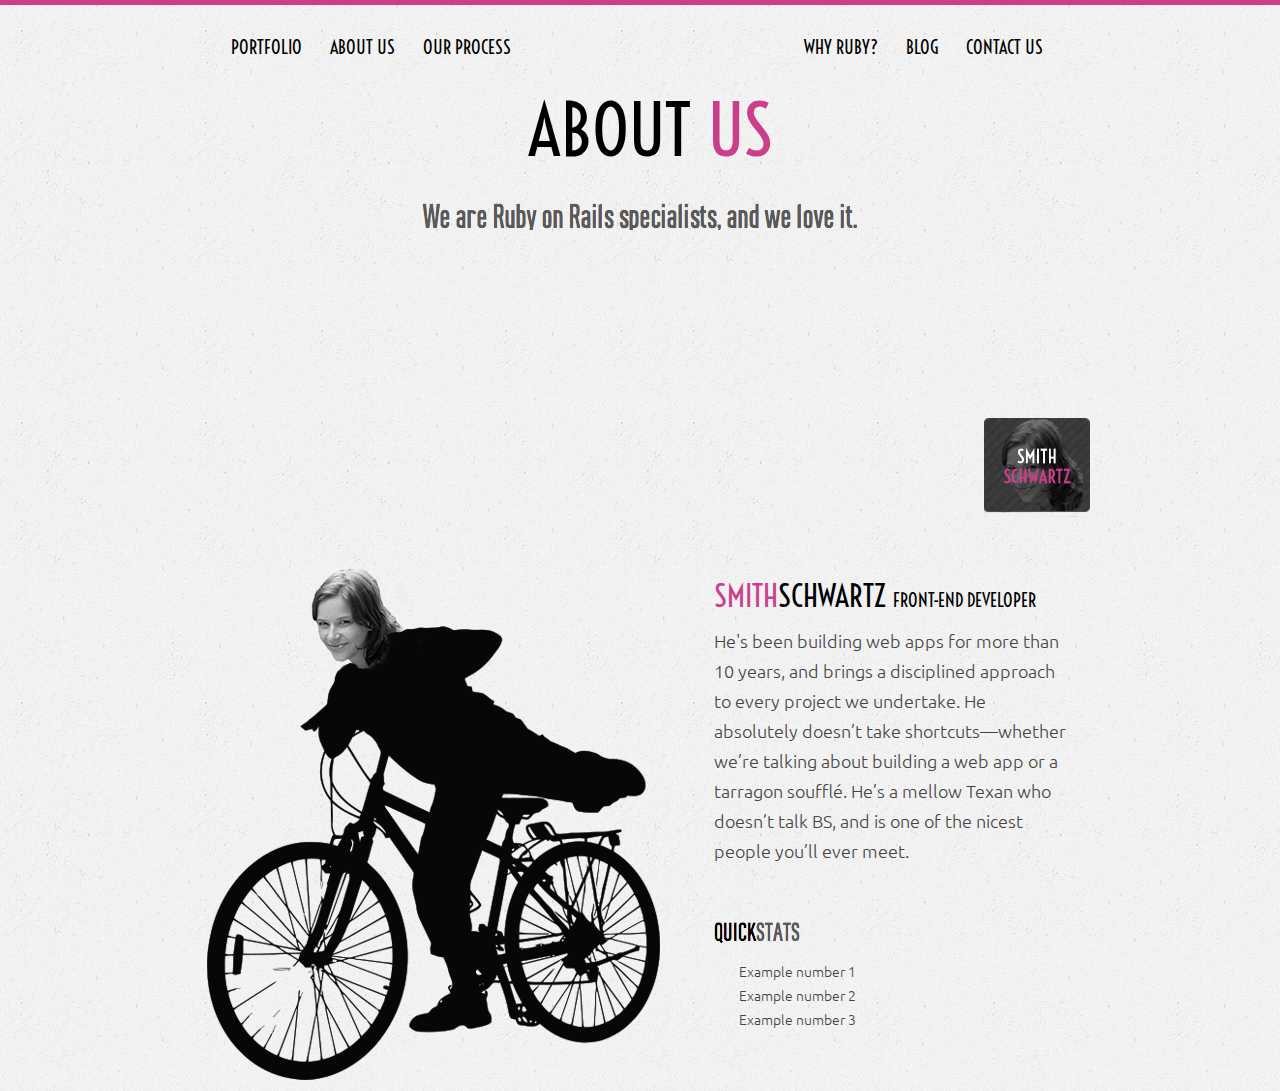
==== 12spokes.html @ 2d2ee73e "Add about page" ====
<!DOCTYPE html>
<html lang="en">
<head>
  <meta charset="utf-8" />
  <meta name="viewport" content="width=device-width,initial-scale=1" />
  
  <title>Smith Schwartz</title>

  <link rel="icon" type="image/x-icon" href="http://smithschwartz.github.io/portfolio/favicon.ico" />
 
  <link rel="stylesheet" href="styles/css/12spokes.css">

  <link href='http://fonts.googleapis.com/css?family=Ubuntu|Voltaire' rel='stylesheet' type='text/css'>

  <script>
    (function(i,s,o,g,r,a,m){i['GoogleAnalyticsObject']=r;i[r]=i[r]||function(){
    (i[r].q=i[r].q||[]).push(arguments)},i[r].l=1*new Date();a=s.createElement(o),
    m=s.getElementsByTagName(o)[0];a.async=1;a.src=g;m.parentNode.insertBefore(a,m)
    })(window,document,'script','//www.google-analytics.com/analytics.js','ga');

    ga('create', 'UA-42198011-1', 'smithschwartz.com');
    ga('send', 'pageview');

  </script>

</head>

<body class="group">

  <div class="page-wrap group">

    <nav>
      <ul class="main-nav">
        <li><a href="#">Portfolio</a></li>
        <li><a href="#" class="current">About Us</a></li>
        <li><a href="#">Our Process</a></li>
        <li class="logo"><a href="#">12 Spokes</a></li>
        <li><a href="#">Why Ruby?</a></li>
        <li><a href="#">Blog</a></li>
        <li><a href="#">Contact Us</a></li>
      </ul>


    </nav>

  <section class="headings group">

    <h1 class="page-title">About <span>Us</span></h1>

    <h2 class="h2-text">We are Ruby on Rails specialists, and we love it.</h2>

  </section>

  <section class="bios group">
    <ul class="group">
      <li class="trey thumb group"><a href="#"></a></li>
      <li class="erin thumb"></li>
      <li class="ethan thumb"></li>
      <li class="dave thumb"></li>
      <li class="colleen thumb"></li>
      <li class="chris thumb"></li>
    </ul>
    <ul class="group">
      <li class="matt thumb"></li>
      <li class="erik thumb"></li>
      <li class="drew thumb"></li>
      <li class="clay thumb"></li>
      <li class="adam thumb"></li>
      <li class="smith thumb group"></li>
    </ul>

  </section>

  <section class="employee group">

    <aside class="group">
      <img src="images/smith-bike.png">
    </aside>

    <aside class="full-bio group">
      <h4><span class="accent">Smith</span>Schwartz <span class="title">Front-End Developer</h4>

      <p>He's been building web apps for more than 10 years, and brings a disciplined approach to every project we undertake. He absolutely doesn’t take shortcuts—whether we’re talking about building a web app or a tarragon soufflé. He’s a mellow Texan who doesn’t talk BS, and is one of the nicest people you’ll ever meet. 
      </p>

      <div class="border"></div>

      <h5 class="h5-text">Quickstats</h5>

      <ul class="stats">
        <li class="bullet">Example number 1</li>
        <li class="bullet">Example number 2</li>
        <li class="bullet">Example number 3</li>
      </ul>

    </aside>

  </section>

  </div>



























</body>
</html>
---- styles/css/12spokes.css ----
/* http://meyerweb.com/eric/tools/css/reset/ 
   v2.0 | 20110126
   License: none (public domain)
*/
html, body, div, span, applet, object, iframe,
h1, h2, h3, h4, h5, h6, p, blockquote, pre,
a, abbr, acronym, address, big, cite, code,
del, dfn, em, img, ins, kbd, q, s, samp,
small, strike, strong, sub, sup, tt, var,
b, u, i, center,
dl, dt, dd, ol, ul, li,
fieldset, form, label, legend,
table, caption, tbody, tfoot, thead, tr, th, td,
article, aside, canvas, details, embed,
figure, figcaption, footer, header, hgroup,
menu, nav, output, ruby, section, summary,
time, mark, audio, video {
  margin: 0;
  padding: 0;
  border: 0;
  font-size: 100%;
  font: inherit;
  vertical-align: baseline; }

/* HTML5 display-role reset for older browsers */
article, aside, details, figcaption, figure,
footer, header, hgroup, menu, nav, section {
  display: block; }

body {
  line-height: 1; }

ol, ul {
  list-style: none; }

blockquote, q {
  quotes: none; }

blockquote:before, blockquote:after,
q:before, q:after {
  content: '';
  content: none; }

table {
  border-collapse: collapse;
  border-spacing: 0; }

.group:after {
  content: "";
  display: table;
  clear: both; }

html {
  background: url("../../images/bgd-body.jpg") repeat;
  border-top: 5px solid #cc3d8a; }

.page-wrap {
  width: 950px;
  margin: 0 auto; }

/*fonts*/
h1, h2, h3, h4, h5, h6, .main-nav {
  color: black;
  font-family: Voltaire, sans-serif; }

p, .stats {
  font-family: Ubuntu, arial, sans-serif; }

h1 {
  font-size: 70px; }

h2 {
  font-size: 33px; }

h4 {
  font-size: 30px; }

.main-nav, .title, p {
  font-size: 18px; }

.stats {
  font-size: 14px; }

p {
  line-height: 30px; }

p, .stats {
  color: #444; }

h1, .main-nav, p, .stats {
  font-weight: 200; }

h1, .main-nav, h4 {
  text-transform: uppercase; }

h1 span, a:hover, .accent {
  color: #cc3d8a; }

h2 {
  color: #5a5a5a; }

a {
  color: black;
  text-decoration: none; }

.main-nav, h1, h2 {
  text-align: center; }

.logo, .h2-text, .h5-text {
  font: 0/0 a; }

/*main-nav*/
nav {
  position: relative;
  height: 91px; }

.logo {
  background: url("http://www.12spokes.com/images/logo.svg") 12px 19px no-repeat;
  height: 40px;
  width: 237px; }

nav li {
  display: block;
  float: left;
  padding: 34px 14px 0; }

.main-nav {
  left: 5.5%;
  height: 91px;
  position: relative; }

.main-nav ul {
  margin: 0 auto;
  width: 100%; }

.current {
  background: url("http://www.12spokes.com/images/nav-current.png") center bottom no-repeat;
  background-size: 40px 22px; }

/*layout*/
p {
  margin: 15px 0; }

.page-title {
  padding-left: 20px;
  padding-bottom: 36px; }

.h2-text {
  background: url("../../images/h2-text.png") 0 0 no-repeat;
  height: 28px;
  margin: 0 auto;
  width: 437px; }

/*bios*/
.bios {
  margin-left: 3%;
  margin-top: 65px; }

.thumb {
  display: block;
  float: left;
  margin-right: 45px;
  height: 100px;
  width: 113px; }

.bios ul {
  margin-bottom: 23px; }

.trey {
  background: url("http://www.12spokes.com/images/trey.png") 0 0 no-repeat; }

.erin {
  background: url("http://www.12spokes.com/images/erin.png") 0 0 no-repeat; }

.ethan {
  background: url("http://www.12spokes.com/images/ethan.png") 0 0 no-repeat; }

.dave {
  background: url("http://www.12spokes.com/images/ethan.png") 0 0 no-repeat; }

.colleen {
  background: url("http://www.12spokes.com/images/colleen.png") 0 0 no-repeat; }

.chris {
  background: url("http://www.12spokes.com/images/chris.png") 0 0 no-repeat; }

.matt {
  background: url("http://www.12spokes.com/images/matt.png") 0 0 no-repeat; }

.erik {
  background: url("http://www.12spokes.com/images/erik.png") 0 0 no-repeat; }

.drew {
  background: url("http://www.12spokes.com/images/drew.png") 0 0 no-repeat; }

.clay {
  background: url("http://www.12spokes.com/images/clay.png") 0 0 no-repeat; }

.adam {
  background: url("http://www.12spokes.com/images/adam.png") 0 0 no-repeat; }

.smith {
  background: url("../../images/smith-thumb.png") 0 -100px no-repeat; }

.chris, .smith {
  margin-right: 0; }

.thumb:hover {
  -webkit-background-position: 0 -100px;
  background-position: 0 -100px; }

.thumb {
  -moz-transition: background-position 0.5s;
  -ms-transition: background-position 0.5s;
  -webkit-transition: background-position 0.5s;
  transition: background-position 0.5s; }

.employee aside {
  display: block;
  float: left; }

.employee {
  margin-top: 20px; }

.full-bio {
  margin-top: 20px;
  width: 355px; }

.border {
  background: url("http://www.12spokes.com/images/hr.png") 0 bottom repeat-x;
  height: 11px;
  width: 350px; }

.h5-text {
  background: url("../../images/h5.png") 0 0 no-repeat;
  height: 22px;
  margin: 30px 0 15px 0;
  width: 86px; }

.bullet {
  background: url("http://www.12spokes.com/images/bullet.png") 0 bottom no-repeat;
  padding: 5px 0 0 25px;
  margin: 5px 0 0 0; }
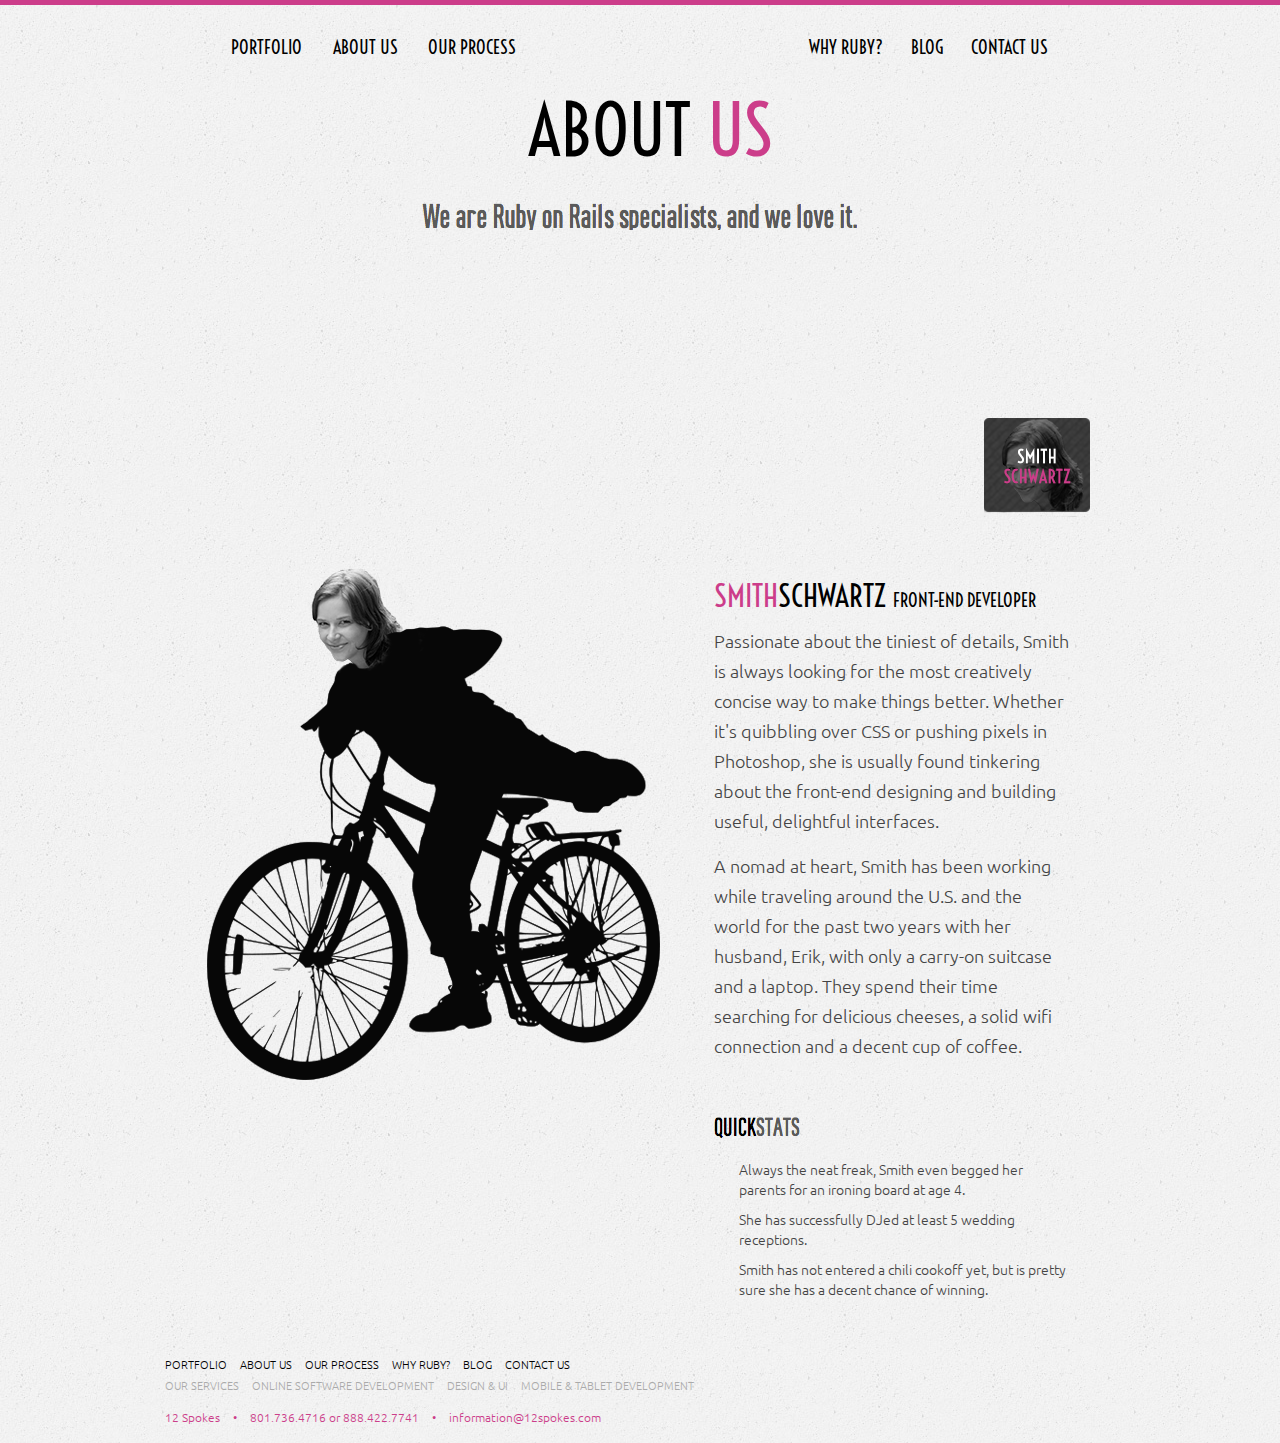
==== commit a51916dd: "Content update, footer alignment" ====
--- a/12spokes.html
+++ b/12spokes.html
@@ -29,27 +29,28 @@
 
   <div class="page-wrap group">
 
+<header>
     <nav>
-      <ul class="main-nav">
+      <ul>
         <li><a href="#">Portfolio</a></li>
-        <li><a href="#" class="current">About Us</a></li>
+        <li class="current"><a href="#">About Us</a></li>
         <li><a href="#">Our Process</a></li>
         <li class="logo"><a href="#">12 Spokes</a></li>
         <li><a href="#">Why Ruby?</a></li>
         <li><a href="#">Blog</a></li>
         <li><a href="#">Contact Us</a></li>
       </ul>
-
-
     </nav>
 
-  <section class="headings group">
+  <section class="group">
 
     <h1 class="page-title">About <span>Us</span></h1>
 
     <h2 class="h2-text">We are Ruby on Rails specialists, and we love it.</h2>
 
   </section>
+
+</header>
 
   <section class="bios group">
     <ul class="group">
@@ -80,50 +81,73 @@
     <aside class="full-bio group">
       <h4><span class="accent">Smith</span>Schwartz <span class="title">Front-End Developer</h4>
 
-      <p>He's been building web apps for more than 10 years, and brings a disciplined approach to every project we undertake. He absolutely doesn’t take shortcuts—whether we’re talking about building a web app or a tarragon soufflé. He’s a mellow Texan who doesn’t talk BS, and is one of the nicest people you’ll ever meet. 
-      </p>
+      <p>Passionate about the tiniest of details, Smith is always looking for the most creatively concise way to make things better. Whether it's quibbling over CSS or pushing pixels in Photoshop, she is usually found tinkering about the front-end designing and building useful, delightful interfaces.</p> 
+
+      <p>A nomad at heart, Smith has been working while traveling around the U.S. and the world for the past two years with her husband, Erik, with only a carry-on suitcase and a laptop. They spend their time searching for delicious cheeses, a solid wifi connection and a decent cup of coffee.</p>
 
       <div class="border"></div>
 
       <h5 class="h5-text">Quickstats</h5>
 
       <ul class="stats">
-        <li class="bullet">Example number 1</li>
-        <li class="bullet">Example number 2</li>
-        <li class="bullet">Example number 3</li>
+        <li class="bullet">Always the neat freak, Smith even begged her parents for an ironing board at age 4.</li>
+        <li class="bullet">She has successfully DJed at least 5 wedding receptions.</li>
+        <li class="bullet">Smith has not entered a chili cookoff yet, but is pretty sure she has a decent chance of winning.</li>
       </ul>
 
     </aside>
 
   </section>
 
+  <footer class="group">
+
+    <section class="links group">
+
+      <nav>
+        <ul>
+          <li><a href="#">Portfolio</a></li>
+          <li><a href="#">About Us</a></li>
+          <li><a href="#">Our Process</a></li>
+          <li><a href="#">Why Ruby?</a></li>
+          <li><a href="#">Blog</a></li>
+          <li><a href="#">Contact Us</a></li>
+        </ul>
+      </nav>
+
+      <nav class="secondary">
+        <ul>
+          <li><a href="#">Our Services</a></li>
+          <li><a href="#">Online Software Development</a></li>
+          <li><a href="#">Design &amp; UI</a></li>
+          <li><a href="#">Mobile &amp; Tablet Development</a></li>
+        </ul>
+      </nav>
+
+      <aside class="contact">
+        <ul>
+          <li>12 Spokes</li>
+          <li>&bull;</li>
+          <li>801.736.4716 or 888.422.7741</li>
+          <li>&bull;</li>
+          <li>information@12spokes.com</li>
+        </ul>
+      </aside>
+
+    </section>
+
+    <section class="social group">
+      <div class="logo">12 Spokes</div>
+
+      <aside>
+        <div class="twitter social-btn">Twitter</div>
+        <div class="facebook social-btn">Facebook</div>
+        <div class="rss social-btn">RSS feed</div>
+      </aside>
+
+    </section>
+  </footer>
+
   </div>
-
-
-
-
-
-
-
-
-
-
-
-
-
-
-
-
-
-
-
-
-
-
-
-
-
-
 
 </body>
 </html>--- a/styles/css/12spokes.css
+++ b/styles/css/12spokes.css
@@ -59,11 +59,11 @@
   margin: 0 auto; }
 
 /*fonts*/
-h1, h2, h3, h4, h5, h6, .main-nav {
+h1, h2, h3, h4, h5, h6, header nav {
   color: black;
   font-family: Voltaire, sans-serif; }
 
-p, .stats {
+p, .stats, footer {
   font-family: Ubuntu, arial, sans-serif; }
 
 h1 {
@@ -75,56 +75,71 @@
 h4 {
   font-size: 30px; }
 
-.main-nav, .title, p {
+header nav, .title, p {
   font-size: 18px; }
 
 .stats {
   font-size: 14px; }
 
+footer {
+  font-size: 11px; }
+
+.contact {
+  font-size: 12px; }
+
 p {
   line-height: 30px; }
 
+.stats {
+  line-height: 20px; }
+
 p, .stats {
   color: #444; }
 
-h1, .main-nav, p, .stats {
+header, p, .stats, footer {
   font-weight: 200; }
 
-h1, .main-nav, h4 {
+header, nav, h4 {
   text-transform: uppercase; }
 
-h1 span, a:hover, .accent {
+h1 span, a:hover, .accent, .contact, .secondary a:hover {
   color: #cc3d8a; }
 
-h2 {
+h2, footer {
   color: #5a5a5a; }
 
 a {
   color: black;
   text-decoration: none; }
 
-.main-nav, h1, h2 {
+.secondary a {
+  color: #aaa; }
+
+header {
   text-align: center; }
 
-.logo, .h2-text, .h5-text {
+.logo, .h2-text, .h5-text, .social {
   font: 0/0 a; }
 
 /*main-nav*/
-nav {
+header nav ul {
   position: relative;
   height: 91px; }
 
 .logo {
-  background: url("http://www.12spokes.com/images/logo.svg") 12px 19px no-repeat;
+  background: url("http://www.12spokes.com/images/logo.svg") 0 0 no-repeat;
   height: 40px;
   width: 237px; }
 
-nav li {
+header .logo {
+  background-position: 12px 19px; }
+
+header nav li {
   display: block;
   float: left;
   padding: 34px 14px 0; }
 
-.main-nav {
+header nav {
   left: 5.5%;
   height: 91px;
   position: relative; }
@@ -134,8 +149,57 @@
   width: 100%; }
 
 .current {
-  background: url("http://www.12spokes.com/images/nav-current.png") center bottom no-repeat;
-  background-size: 40px 22px; }
+  background: url("http://www.12spokes.com/images/nav-current.png") center top no-repeat;
+  height: 50px;
+  width: 70px; }
+
+/*footer*/
+footer .logo {
+  background-position: top right;
+  background-size: 80%; }
+
+.social {
+  display: block;
+  float: right;
+  text-align: right; }
+
+.social-btn {
+  background: url("http://www.12spokes.com/images/sprite_social.png") 0 0 no-repeat;
+  display: inline-block;
+  height: 20px;
+  width: 25px; }
+
+.twitter:hover {
+  background-position: 0 -20px; }
+
+.facebook {
+  background-position: -25px 0; }
+
+.facebook:hover {
+  background-position: -25px -20px; }
+
+.rss {
+  background-position: -50px 0; }
+
+.rss:hover {
+  background-position: -50px -20px; }
+
+.links {
+  display: block;
+  float: left; }
+
+.links li {
+  display: inline;
+  margin-right: 10px; }
+
+footer {
+  margin-top: 60px; }
+
+footer nav {
+  margin-bottom: 10px; }
+
+.contact ul {
+  margin: 20px 0; }
 
 /*layout*/
 p {
@@ -176,7 +240,7 @@
   background: url("http://www.12spokes.com/images/ethan.png") 0 0 no-repeat; }
 
 .dave {
-  background: url("http://www.12spokes.com/images/ethan.png") 0 0 no-repeat; }
+  background: url("http://www.12spokes.com/images/dave.png") 0 0 no-repeat; }
 
 .colleen {
   background: url("http://www.12spokes.com/images/colleen.png") 0 0 no-repeat; }
@@ -238,6 +302,6 @@
   width: 86px; }
 
 .bullet {
-  background: url("http://www.12spokes.com/images/bullet.png") 0 bottom no-repeat;
+  background: url("http://www.12spokes.com/images/bullet.png") 0 25% no-repeat;
   padding: 5px 0 0 25px;
   margin: 5px 0 0 0; }
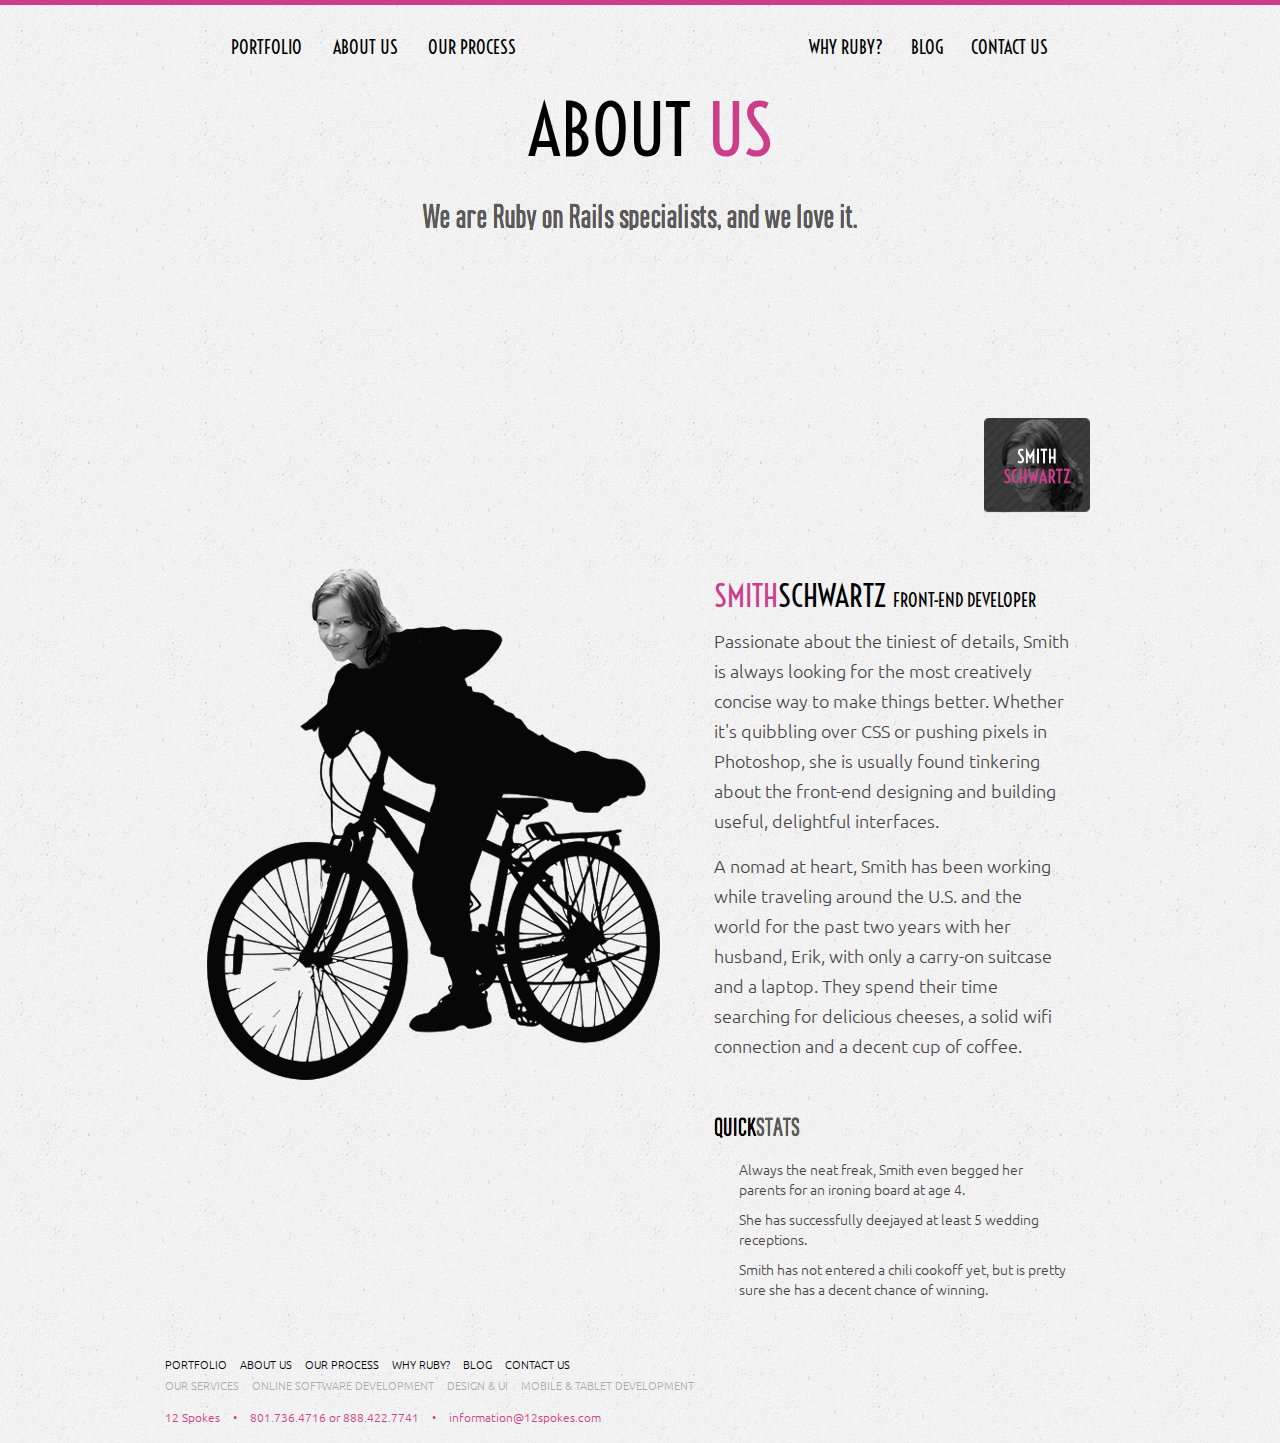
==== commit 4cfcd369: "Typo fix" ====
--- a/12spokes.html
+++ b/12spokes.html
@@ -91,7 +91,7 @@
 
       <ul class="stats">
         <li class="bullet">Always the neat freak, Smith even begged her parents for an ironing board at age 4.</li>
-        <li class="bullet">She has successfully DJed at least 5 wedding receptions.</li>
+        <li class="bullet">She has successfully deejayed at least 5 wedding receptions.</li>
         <li class="bullet">Smith has not entered a chili cookoff yet, but is pretty sure she has a decent chance of winning.</li>
       </ul>
 
